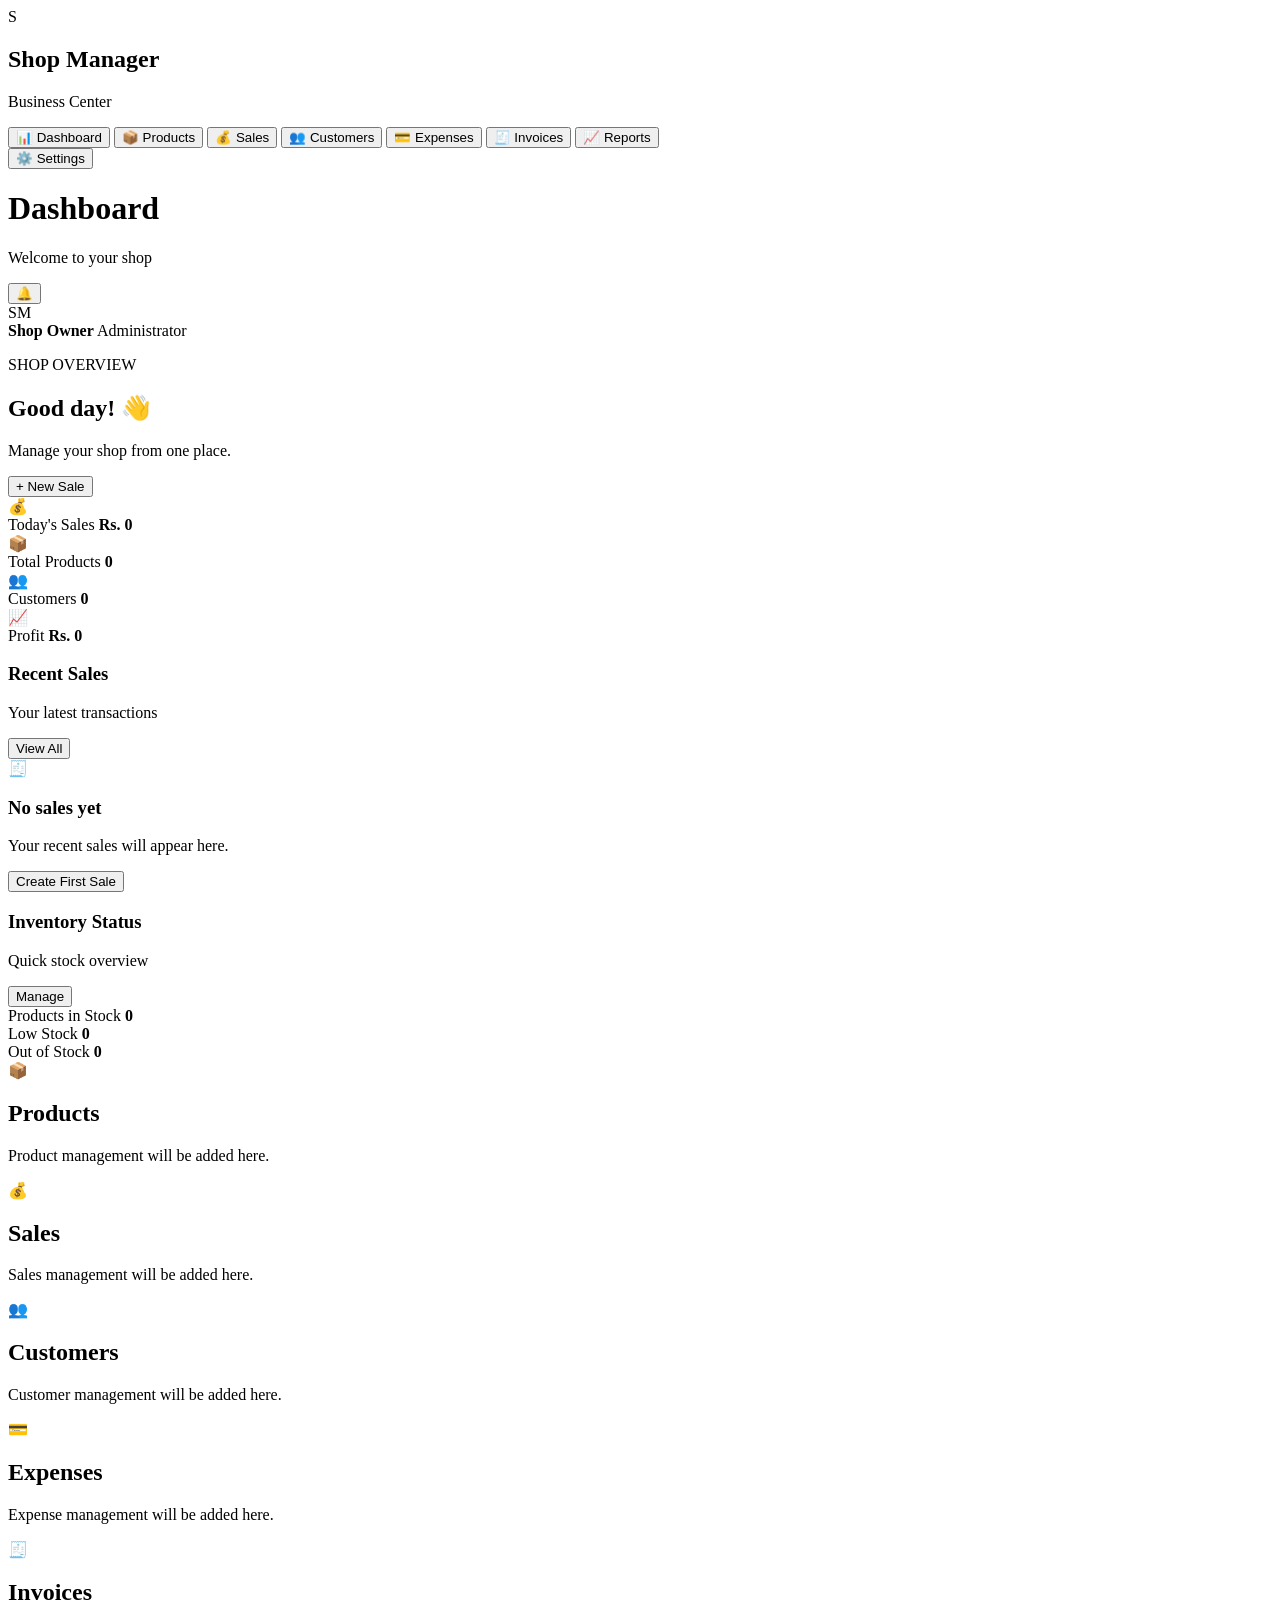
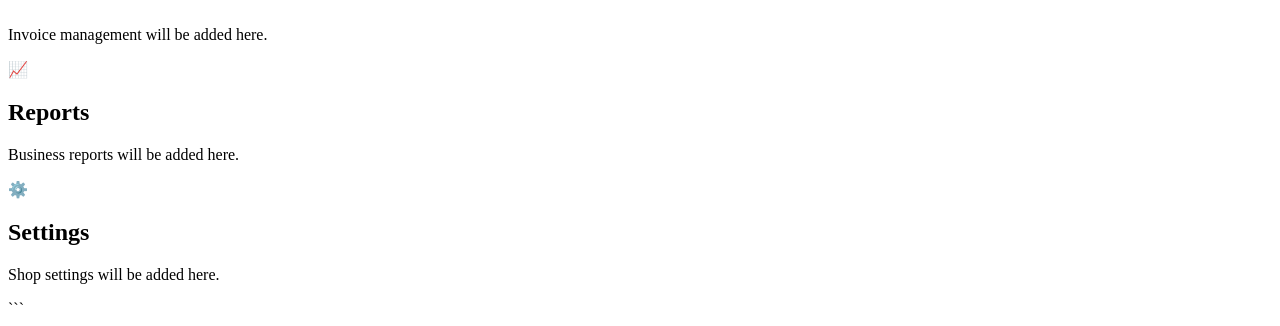
==== index.html @ 26f793d5 "Create index.html" ====
<!DOCTYPE html>
<html lang="en">
<head>
  <meta charset="UTF-8">
  <meta name="viewport" content="width=device-width, initial-scale=1.0">

  <title>Shop Manager</title>

  <link rel="stylesheet" href="style.css">
</head>

<body>

  <div class="app">

    <!-- Sidebar -->
    <aside class="sidebar">

      <div class="logo">
        <div class="logo-icon">S</div>
        <div>
          <h2>Shop Manager</h2>
          <p>Business Center</p>
        </div>
      </div>

      <nav class="navigation">

        <button class="nav-item active" data-page="dashboard">
          <span>📊</span>
          Dashboard
        </button>

        <button class="nav-item" data-page="products">
          <span>📦</span>
          Products
        </button>

        <button class="nav-item" data-page="sales">
          <span>💰</span>
          Sales
        </button>

        <button class="nav-item" data-page="customers">
          <span>👥</span>
          Customers
        </button>

        <button class="nav-item" data-page="expenses">
          <span>💳</span>
          Expenses
        </button>

        <button class="nav-item" data-page="invoices">
          <span>🧾</span>
          Invoices
        </button>

        <button class="nav-item" data-page="reports">
          <span>📈</span>
          Reports
        </button>

      </nav>

      <div class="sidebar-bottom">

        <button class="nav-item" data-page="settings">
          <span>⚙️</span>
          Settings
        </button>

      </div>

    </aside>


    <!-- Main Area -->
    <main class="main">

      <!-- Top Bar -->
      <header class="topbar">

        <div>
          <h1 id="pageTitle">Dashboard</h1>
          <p id="pageSubtitle">Welcome to your shop</p>
        </div>

        <div class="top-actions">

          <button class="icon-button" title="Notifications">
            🔔
          </button>

          <div class="profile">
            <div class="profile-avatar">SM</div>

            <div class="profile-info">
              <strong>Shop Owner</strong>
              <span>Administrator</span>
            </div>
          </div>

        </div>

      </header>


      <!-- Dashboard -->
      <section class="page active-page" id="dashboard">

        <div class="welcome-card">

          <div>
            <p class="small-label">SHOP OVERVIEW</p>
            <h2>Good day! 👋</h2>
            <p>Manage your shop from one place.</p>
          </div>

          <button class="primary-button" id="quickSaleButton">
            + New Sale
          </button>

        </div>


        <!-- Statistics -->
        <div class="stats-grid">

          <div class="stat-card">
            <div class="stat-icon">💰</div>
            <div>
              <span>Today's Sales</span>
              <strong id="todaySales">Rs. 0</strong>
            </div>
          </div>

          <div class="stat-card">
            <div class="stat-icon">📦</div>
            <div>
              <span>Total Products</span>
              <strong id="totalProducts">0</strong>
            </div>
          </div>

          <div class="stat-card">
            <div class="stat-icon">👥</div>
            <div>
              <span>Customers</span>
              <strong id="totalCustomers">0</strong>
            </div>
          </div>

          <div class="stat-card">
            <div class="stat-icon">📈</div>
            <div>
              <span>Profit</span>
              <strong id="totalProfit">Rs. 0</strong>
            </div>
          </div>

        </div>


        <!-- Dashboard Content -->
        <div class="dashboard-grid">

          <div class="panel">

            <div class="panel-header">
              <div>
                <h3>Recent Sales</h3>
                <p>Your latest transactions</p>
              </div>

              <button class="text-button" data-page-target="sales">
                View All
              </button>
            </div>

            <div class="empty-state">

              <div class="empty-icon">🧾</div>

              <h3>No sales yet</h3>

              <p>
                Your recent sales will appear here.
              </p>

              <button class="primary-button" id="emptySaleButton">
                Create First Sale
              </button>

            </div>

          </div>


          <div class="panel">

            <div class="panel-header">
              <div>
                <h3>Inventory Status</h3>
                <p>Quick stock overview</p>
              </div>

              <button class="text-button" data-page-target="products">
                Manage
              </button>
            </div>

            <div class="inventory-summary">

              <div class="inventory-row">
                <span>Products in Stock</span>
                <strong id="stockProducts">0</strong>
              </div>

              <div class="inventory-row">
                <span>Low Stock</span>
                <strong id="lowStockProducts">0</strong>
              </div>

              <div class="inventory-row">
                <span>Out of Stock</span>
                <strong id="outStockProducts">0</strong>
              </div>

            </div>

          </div>

        </div>

      </section>


      <!-- Products -->
      <section class="page" id="products">

        <div class="page-placeholder">
          <div>📦</div>
          <h2>Products</h2>
          <p>Product management will be added here.</p>
        </div>

      </section>


      <!-- Sales -->
      <section class="page" id="sales">

        <div class="page-placeholder">
          <div>💰</div>
          <h2>Sales</h2>
          <p>Sales management will be added here.</p>
        </div>

      </section>


      <!-- Customers -->
      <section class="page" id="customers">

        <div class="page-placeholder">
          <div>👥</div>
          <h2>Customers</h2>
          <p>Customer management will be added here.</p>
        </div>

      </section>


      <!-- Expenses -->
      <section class="page" id="expenses">

        <div class="page-placeholder">
          <div>💳</div>
          <h2>Expenses</h2>
          <p>Expense management will be added here.</p>
        </div>

      </section>


      <!-- Invoices -->
      <section class="page" id="invoices">

        <div class="page-placeholder">
          <div>🧾</div>
          <h2>Invoices</h2>
          <p>Invoice management will be added here.</p>
        </div>

      </section>


      <!-- Reports -->
      <section class="page" id="reports">

        <div class="page-placeholder">
          <div>📈</div>
          <h2>Reports</h2>
          <p>Business reports will be added here.</p>
        </div>

      </section>


      <!-- Settings -->
      <section class="page" id="settings">

        <div class="page-placeholder">
          <div>⚙️</div>
          <h2>Settings</h2>
          <p>Shop settings will be added here.</p>
        </div>

      </section>

    </main>

  </div>


  <script src="script.js"></script>

</body>
</html>
```
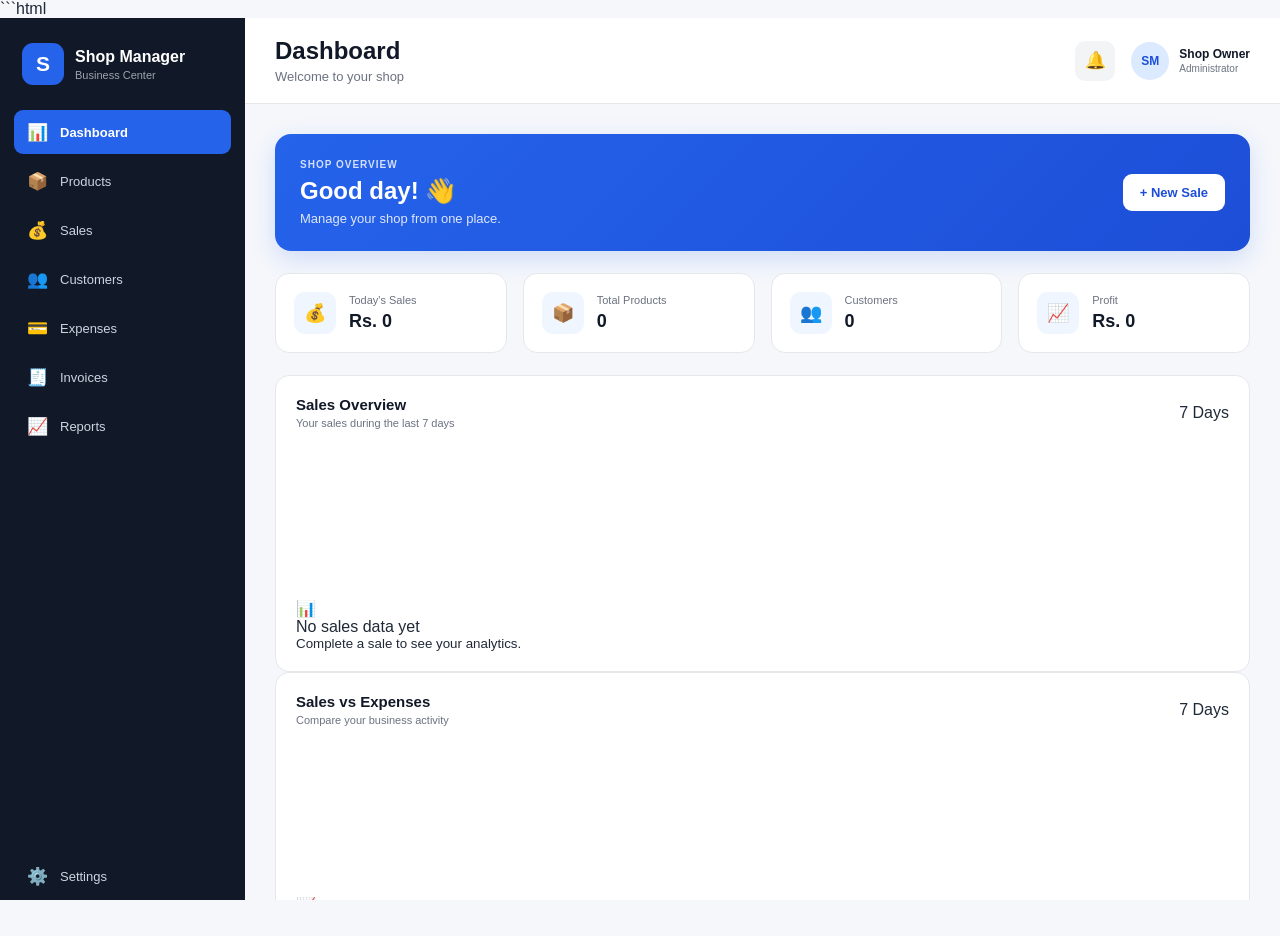
==== commit dc8c5101: "Update index.html" ====
--- a/index.html
+++ b/index.html
@@ -1,11 +1,10 @@
+```html
 <!DOCTYPE html>
 <html lang="en">
 <head>
   <meta charset="UTF-8">
   <meta name="viewport" content="width=device-width, initial-scale=1.0">
-
   <title>Shop Manager</title>
-
   <link rel="stylesheet" href="style.css">
 </head>
 
@@ -13,17 +12,19 @@
 
   <div class="app">
 
-    <!-- Sidebar -->
+    <!-- SIDEBAR -->
     <aside class="sidebar">
 
       <div class="logo">
         <div class="logo-icon">S</div>
+
         <div>
           <h2>Shop Manager</h2>
           <p>Business Center</p>
         </div>
       </div>
 
+
       <nav class="navigation">
 
         <button class="nav-item active" data-page="dashboard">
@@ -63,6 +64,7 @@
 
       </nav>
 
+
       <div class="sidebar-bottom">
 
         <button class="nav-item" data-page="settings">
@@ -75,30 +77,53 @@
     </aside>
 
 
-    <!-- Main Area -->
+    <!-- MAIN -->
     <main class="main">
 
-      <!-- Top Bar -->
+      <!-- TOPBAR -->
       <header class="topbar">
 
         <div>
-          <h1 id="pageTitle">Dashboard</h1>
-          <p id="pageSubtitle">Welcome to your shop</p>
-        </div>
+
+          <h1 id="pageTitle">
+            Dashboard
+          </h1>
+
+          <p id="pageSubtitle">
+            Welcome to your shop
+          </p>
+
+        </div>
+
 
         <div class="top-actions">
 
-          <button class="icon-button" title="Notifications">
+          <button
+            class="icon-button"
+            title="Notifications"
+          >
             🔔
           </button>
 
+
           <div class="profile">
-            <div class="profile-avatar">SM</div>
+
+            <div class="profile-avatar">
+              SM
+            </div>
 
             <div class="profile-info">
-              <strong>Shop Owner</strong>
-              <span>Administrator</span>
-            </div>
+
+              <strong>
+                Shop Owner
+              </strong>
+
+              <span>
+                Administrator
+              </span>
+
+            </div>
+
           </div>
 
         </div>
@@ -106,89 +131,284 @@
       </header>
 
 
-      <!-- Dashboard -->
-      <section class="page active-page" id="dashboard">
-
+      <!-- ==========================================
+           DASHBOARD
+           ========================================== -->
+
+      <section
+        class="page active-page"
+        id="dashboard"
+      >
+
+        <!-- WELCOME -->
         <div class="welcome-card">
 
           <div>
-            <p class="small-label">SHOP OVERVIEW</p>
-            <h2>Good day! 👋</h2>
-            <p>Manage your shop from one place.</p>
-          </div>
-
-          <button class="primary-button" id="quickSaleButton">
+
+            <p class="small-label">
+              SHOP OVERVIEW
+            </p>
+
+            <h2>
+              Good day! 👋
+            </h2>
+
+            <p>
+              Manage your shop from one place.
+            </p>
+
+          </div>
+
+
+          <button
+            class="primary-button"
+            id="quickSaleButton"
+          >
             + New Sale
           </button>
 
         </div>
 
 
-        <!-- Statistics -->
+        <!-- MAIN STATS -->
         <div class="stats-grid">
 
           <div class="stat-card">
-            <div class="stat-icon">💰</div>
+
+            <div class="stat-icon">
+              💰
+            </div>
+
             <div>
-              <span>Today's Sales</span>
-              <strong id="todaySales">Rs. 0</strong>
-            </div>
-          </div>
+
+              <span>
+                Today's Sales
+              </span>
+
+              <strong id="todaySales">
+                Rs. 0
+              </strong>
+
+            </div>
+
+          </div>
+
 
           <div class="stat-card">
-            <div class="stat-icon">📦</div>
+
+            <div class="stat-icon">
+              📦
+            </div>
+
             <div>
-              <span>Total Products</span>
-              <strong id="totalProducts">0</strong>
-            </div>
-          </div>
+
+              <span>
+                Total Products
+              </span>
+
+              <strong id="totalProducts">
+                0
+              </strong>
+
+            </div>
+
+          </div>
+
 
           <div class="stat-card">
-            <div class="stat-icon">👥</div>
+
+            <div class="stat-icon">
+              👥
+            </div>
+
             <div>
-              <span>Customers</span>
-              <strong id="totalCustomers">0</strong>
-            </div>
-          </div>
+
+              <span>
+                Customers
+              </span>
+
+              <strong id="totalCustomers">
+                0
+              </strong>
+
+            </div>
+
+          </div>
+
 
           <div class="stat-card">
-            <div class="stat-icon">📈</div>
+
+            <div class="stat-icon">
+              📈
+            </div>
+
             <div>
-              <span>Profit</span>
-              <strong id="totalProfit">Rs. 0</strong>
-            </div>
-          </div>
-
-        </div>
-
-
-        <!-- Dashboard Content -->
+
+              <span>
+                Profit
+              </span>
+
+              <strong id="totalProfit">
+                Rs. 0
+              </strong>
+
+            </div>
+
+          </div>
+
+        </div>
+
+
+        <!-- ==========================================
+             ANALYTICS
+             ========================================== -->
+
+        <div class="analytics-grid">
+
+
+          <!-- SALES CHART -->
+          <div class="panel analytics-panel">
+
+            <div class="panel-header">
+
+              <div>
+
+                <h3>
+                  Sales Overview
+                </h3>
+
+                <p>
+                  Your sales during the last 7 days
+                </p>
+
+              </div>
+
+              <span class="chart-badge">
+                7 Days
+              </span>
+
+            </div>
+
+
+            <div class="chart-container">
+
+              <canvas id="salesChart"></canvas>
+
+              <div
+                class="chart-empty"
+                id="salesChartEmpty"
+              >
+                <div>📊</div>
+                <p>No sales data yet</p>
+                <small>
+                  Complete a sale to see your analytics.
+                </small>
+              </div>
+
+            </div>
+
+          </div>
+
+
+          <!-- SALES VS EXPENSES -->
+          <div class="panel analytics-panel">
+
+            <div class="panel-header">
+
+              <div>
+
+                <h3>
+                  Sales vs Expenses
+                </h3>
+
+                <p>
+                  Compare your business activity
+                </p>
+
+              </div>
+
+              <span class="chart-badge">
+                7 Days
+              </span>
+
+            </div>
+
+
+            <div class="chart-container">
+
+              <canvas id="comparisonChart"></canvas>
+
+              <div
+                class="chart-empty"
+                id="comparisonChartEmpty"
+              >
+                <div>📈</div>
+                <p>No data yet</p>
+                <small>
+                  Sales and expenses will appear here.
+                </small>
+              </div>
+
+            </div>
+
+          </div>
+
+
+        </div>
+
+
+        <!-- ==========================================
+             RECENT SALES + INVENTORY
+             ========================================== -->
+
         <div class="dashboard-grid">
 
+
+          <!-- RECENT SALES -->
           <div class="panel">
 
             <div class="panel-header">
+
               <div>
-                <h3>Recent Sales</h3>
-                <p>Your latest transactions</p>
-              </div>
-
-              <button class="text-button" data-page-target="sales">
+
+                <h3>
+                  Recent Sales
+                </h3>
+
+                <p>
+                  Your latest transactions
+                </p>
+
+              </div>
+
+              <button
+                class="text-button"
+                data-page-target="sales"
+              >
                 View All
               </button>
-            </div>
+
+            </div>
+
 
             <div class="empty-state">
 
-              <div class="empty-icon">🧾</div>
-
-              <h3>No sales yet</h3>
+              <div class="empty-icon">
+                🧾
+              </div>
+
+              <h3>
+                No sales yet
+              </h3>
 
               <p>
                 Your recent sales will appear here.
               </p>
 
-              <button class="primary-button" id="emptySaleButton">
+              <button
+                class="primary-button"
+                id="emptySaleButton"
+              >
                 Create First Sale
               </button>
 
@@ -197,126 +417,167 @@
           </div>
 
 
+          <!-- INVENTORY -->
           <div class="panel">
 
             <div class="panel-header">
+
               <div>
-                <h3>Inventory Status</h3>
-                <p>Quick stock overview</p>
-              </div>
-
-              <button class="text-button" data-page-target="products">
+
+                <h3>
+                  Inventory Status
+                </h3>
+
+                <p>
+                  Quick stock overview
+                </p>
+
+              </div>
+
+              <button
+                class="text-button"
+                data-page-target="products"
+              >
                 Manage
               </button>
-            </div>
+
+            </div>
+
 
             <div class="inventory-summary">
 
               <div class="inventory-row">
-                <span>Products in Stock</span>
-                <strong id="stockProducts">0</strong>
-              </div>
+
+                <span>
+                  Products in Stock
+                </span>
+
+                <strong id="stockProducts">
+                  0
+                </strong>
+
+              </div>
+
 
               <div class="inventory-row">
-                <span>Low Stock</span>
-                <strong id="lowStockProducts">0</strong>
-              </div>
+
+                <span>
+                  Low Stock
+                </span>
+
+                <strong id="lowStockProducts">
+                  0
+                </strong>
+
+              </div>
+
 
               <div class="inventory-row">
-                <span>Out of Stock</span>
-                <strong id="outStockProducts">0</strong>
-              </div>
-
-            </div>
-
-          </div>
-
-        </div>
-
-      </section>
-
-
-      <!-- Products -->
-      <section class="page" id="products">
-
-        <div class="page-placeholder">
-          <div>📦</div>
-          <h2>Products</h2>
-          <p>Product management will be added here.</p>
-        </div>
-
-      </section>
-
-
-      <!-- Sales -->
-      <section class="page" id="sales">
-
-        <div class="page-placeholder">
-          <div>💰</div>
-          <h2>Sales</h2>
-          <p>Sales management will be added here.</p>
-        </div>
-
-      </section>
-
-
-      <!-- Customers -->
-      <section class="page" id="customers">
-
-        <div class="page-placeholder">
-          <div>👥</div>
-          <h2>Customers</h2>
-          <p>Customer management will be added here.</p>
-        </div>
-
-      </section>
-
-
-      <!-- Expenses -->
-      <section class="page" id="expenses">
-
-        <div class="page-placeholder">
-          <div>💳</div>
-          <h2>Expenses</h2>
-          <p>Expense management will be added here.</p>
-        </div>
-
-      </section>
-
-
-      <!-- Invoices -->
-      <section class="page" id="invoices">
-
-        <div class="page-placeholder">
-          <div>🧾</div>
-          <h2>Invoices</h2>
-          <p>Invoice management will be added here.</p>
-        </div>
-
-      </section>
-
-
-      <!-- Reports -->
-      <section class="page" id="reports">
-
-        <div class="page-placeholder">
-          <div>📈</div>
-          <h2>Reports</h2>
-          <p>Business reports will be added here.</p>
-        </div>
-
-      </section>
-
-
-      <!-- Settings -->
-      <section class="page" id="settings">
-
-        <div class="page-placeholder">
-          <div>⚙️</div>
-          <h2>Settings</h2>
-          <p>Shop settings will be added here.</p>
-        </div>
-
+
+                <span>
+                  Out of Stock
+                </span>
+
+                <strong id="outStockProducts">
+                  0
+                </strong>
+
+              </div>
+
+            </div>
+
+          </div>
+
+        </div>
+
+      </section>
+
+
+      <!-- ==========================================
+           FEATURE PAGES
+           ========================================== -->
+
+      <section
+        class="page feature-page"
+        id="products"
+      >
+        <iframe
+          class="feature-frame"
+          src="products/products.html"
+          title="Products"
+        ></iframe>
+      </section>
+
+
+      <section
+        class="page feature-page"
+        id="sales"
+      >
+        <iframe
+          class="feature-frame"
+          src="sales/sales.html"
+          title="Sales"
+        ></iframe>
+      </section>
+
+
+      <section
+        class="page feature-page"
+        id="customers"
+      >
+        <iframe
+          class="feature-frame"
+          src="customers/customers.html"
+          title="Customers"
+        ></iframe>
+      </section>
+
+
+      <section
+        class="page feature-page"
+        id="expenses"
+      >
+        <iframe
+          class="feature-frame"
+          src="expenses/expenses.html"
+          title="Expenses"
+        ></iframe>
+      </section>
+
+
+      <section
+        class="page feature-page"
+        id="invoices"
+      >
+        <iframe
+          class="feature-frame"
+          src="invoices/invoices.html"
+          title="Invoices"
+        ></iframe>
+      </section>
+
+
+      <section
+        class="page feature-page"
+        id="reports"
+      >
+        <iframe
+          class="feature-frame"
+          src="reports/reports.html"
+          title="Reports"
+        ></iframe>
+      </section>
+
+
+      <section
+        class="page feature-page"
+        id="settings"
+      >
+        <iframe
+          class="feature-frame"
+          src="settings/settings.html"
+          title="Settings"
+        ></iframe>
       </section>
 
     </main>
--- a/style.css
+++ b/style.css
@@ -0,0 +1,749 @@
+/* ==========================================
+   SHOP MANAGER - MAIN STYLE
+   ========================================== */
+
+* {
+  box-sizing: border-box;
+  margin: 0;
+  padding: 0;
+  -webkit-tap-highlight-color: transparent;
+}
+
+html,
+body {
+  width: 100%;
+  height: 100%;
+  overflow: hidden;
+  font-family: -apple-system, BlinkMacSystemFont, "Segoe UI", Arial, sans-serif;
+  background: #f5f7fb;
+  color: #1f2937;
+}
+
+button,
+input,
+select,
+textarea {
+  font: inherit;
+}
+
+button {
+  border: none;
+  cursor: pointer;
+}
+
+
+/* ==========================================
+   APP
+   ========================================== */
+
+.app {
+  width: 100%;
+  height: 100vh;
+  display: flex;
+  overflow: hidden;
+}
+
+
+/* ==========================================
+   SIDEBAR
+   ========================================== */
+
+.sidebar {
+  width: 245px;
+  height: 100vh;
+  flex-shrink: 0;
+  background: #111827;
+  color: white;
+  display: flex;
+  flex-direction: column;
+  padding: 20px 14px;
+  overflow-y: auto;
+}
+
+
+/* LOGO */
+
+.logo {
+  display: flex;
+  align-items: center;
+  gap: 11px;
+  padding: 5px 8px 25px;
+}
+
+.logo-icon {
+  width: 42px;
+  height: 42px;
+  border-radius: 11px;
+  background: #2563eb;
+  display: flex;
+  align-items: center;
+  justify-content: center;
+  color: white;
+  font-size: 21px;
+  font-weight: 800;
+  flex-shrink: 0;
+}
+
+.logo h2 {
+  font-size: 16px;
+  line-height: 1.2;
+  color: white;
+}
+
+.logo p {
+  font-size: 11px;
+  color: #9ca3af;
+  margin-top: 3px;
+}
+
+
+/* NAVIGATION */
+
+.navigation {
+  display: flex;
+  flex-direction: column;
+  gap: 5px;
+}
+
+.sidebar-bottom {
+  margin-top: auto;
+  padding-top: 20px;
+}
+
+
+.nav-item {
+  width: 100%;
+  min-height: 44px;
+  padding: 10px 12px;
+  border-radius: 9px;
+  background: transparent;
+  color: #cbd5e1;
+  display: flex;
+  align-items: center;
+  gap: 12px;
+  text-align: left;
+  font-size: 13px;
+  font-weight: 500;
+  transition: background 0.2s, color 0.2s, transform 0.2s;
+}
+
+.nav-item span {
+  width: 22px;
+  text-align: center;
+  font-size: 17px;
+}
+
+.nav-item:hover {
+  background: #1f2937;
+  color: white;
+}
+
+.nav-item.active {
+  background: #2563eb;
+  color: white;
+  font-weight: 600;
+}
+
+
+/* ==========================================
+   MAIN AREA
+   ========================================== */
+
+.main {
+  flex: 1;
+  min-width: 0;
+  height: 100vh;
+  overflow-y: auto;
+  overflow-x: hidden;
+  background: #f5f7fb;
+}
+
+
+/* ==========================================
+   TOP BAR
+   ========================================== */
+
+.topbar {
+  height: 86px;
+  min-height: 86px;
+  background: white;
+  border-bottom: 1px solid #e5e7eb;
+  padding: 0 30px;
+  display: flex;
+  align-items: center;
+  justify-content: space-between;
+  gap: 20px;
+  position: sticky;
+  top: 0;
+  z-index: 20;
+}
+
+.topbar h1 {
+  font-size: 24px;
+  color: #111827;
+  line-height: 1.2;
+}
+
+.topbar p {
+  color: #6b7280;
+  font-size: 13px;
+  margin-top: 4px;
+}
+
+
+/* TOP ACTIONS */
+
+.top-actions {
+  display: flex;
+  align-items: center;
+  gap: 16px;
+}
+
+.icon-button {
+  width: 40px;
+  height: 40px;
+  border-radius: 10px;
+  background: #f3f4f6;
+  display: flex;
+  align-items: center;
+  justify-content: center;
+  font-size: 17px;
+  transition: 0.2s;
+}
+
+.icon-button:hover {
+  background: #e5e7eb;
+}
+
+
+/* PROFILE */
+
+.profile {
+  display: flex;
+  align-items: center;
+  gap: 10px;
+}
+
+.profile-avatar {
+  width: 38px;
+  height: 38px;
+  border-radius: 50%;
+  background: #dbeafe;
+  color: #1d4ed8;
+  display: flex;
+  align-items: center;
+  justify-content: center;
+  font-size: 12px;
+  font-weight: 700;
+}
+
+.profile-info {
+  display: flex;
+  flex-direction: column;
+}
+
+.profile-info strong {
+  color: #111827;
+  font-size: 12px;
+}
+
+.profile-info span {
+  color: #6b7280;
+  font-size: 10px;
+  margin-top: 2px;
+}
+
+
+/* ==========================================
+   PAGES
+   ========================================== */
+
+.page {
+  display: none;
+  padding: 30px;
+  min-height: calc(100vh - 86px);
+}
+
+.page.active-page {
+  display: block;
+}
+
+
+/* ==========================================
+   DASHBOARD
+   ========================================== */
+
+.welcome-card {
+  background: linear-gradient(135deg, #2563eb, #1d4ed8);
+  color: white;
+  border-radius: 16px;
+  padding: 25px;
+  display: flex;
+  align-items: center;
+  justify-content: space-between;
+  gap: 20px;
+  margin-bottom: 22px;
+  box-shadow: 0 8px 24px rgba(37, 99, 235, 0.18);
+}
+
+.small-label {
+  font-size: 10px;
+  font-weight: 700;
+  letter-spacing: 1px;
+  opacity: 0.8;
+  margin-bottom: 7px;
+}
+
+.welcome-card h2 {
+  font-size: 24px;
+  margin-bottom: 6px;
+}
+
+.welcome-card > div > p:last-child {
+  font-size: 13px;
+  opacity: 0.85;
+}
+
+
+/* ==========================================
+   BUTTONS
+   ========================================== */
+
+.primary-button {
+  background: white;
+  color: #1d4ed8;
+  padding: 11px 17px;
+  border-radius: 9px;
+  font-size: 13px;
+  font-weight: 700;
+  transition: 0.2s;
+}
+
+.primary-button:hover {
+  transform: translateY(-1px);
+  box-shadow: 0 5px 15px rgba(0, 0, 0, 0.12);
+}
+
+.welcome-card .primary-button {
+  background: white;
+  color: #1d4ed8;
+}
+
+.text-button {
+  background: transparent;
+  color: #2563eb;
+  font-size: 12px;
+  font-weight: 600;
+}
+
+.text-button:hover {
+  text-decoration: underline;
+}
+
+
+/* ==========================================
+   STATISTICS
+   ========================================== */
+
+.stats-grid {
+  display: grid;
+  grid-template-columns: repeat(4, minmax(0, 1fr));
+  gap: 16px;
+  margin-bottom: 22px;
+}
+
+.stat-card {
+  background: white;
+  border: 1px solid #e5e7eb;
+  border-radius: 14px;
+  padding: 18px;
+  display: flex;
+  align-items: center;
+  gap: 13px;
+  min-width: 0;
+}
+
+.stat-icon {
+  width: 42px;
+  height: 42px;
+  border-radius: 11px;
+  background: #eff6ff;
+  display: flex;
+  align-items: center;
+  justify-content: center;
+  font-size: 18px;
+  flex-shrink: 0;
+}
+
+.stat-card span {
+  display: block;
+  color: #6b7280;
+  font-size: 11px;
+  margin-bottom: 5px;
+}
+
+.stat-card strong {
+  display: block;
+  color: #111827;
+  font-size: 18px;
+}
+
+
+/* ==========================================
+   DASHBOARD GRID
+   ========================================== */
+
+.dashboard-grid {
+  display: grid;
+  grid-template-columns: 1.5fr 1fr;
+  gap: 18px;
+}
+
+.panel {
+  background: white;
+  border: 1px solid #e5e7eb;
+  border-radius: 14px;
+  padding: 20px;
+  min-width: 0;
+}
+
+.panel-header {
+  display: flex;
+  align-items: center;
+  justify-content: space-between;
+  gap: 15px;
+  margin-bottom: 20px;
+}
+
+.panel-header h3 {
+  color: #111827;
+  font-size: 15px;
+  margin-bottom: 4px;
+}
+
+.panel-header p {
+  color: #6b7280;
+  font-size: 11px;
+}
+
+
+/* ==========================================
+   EMPTY STATE
+   ========================================== */
+
+.empty-state {
+  min-height: 240px;
+  display: flex;
+  flex-direction: column;
+  align-items: center;
+  justify-content: center;
+  text-align: center;
+  padding: 25px;
+}
+
+.empty-icon {
+  width: 55px;
+  height: 55px;
+  border-radius: 14px;
+  background: #f3f4f6;
+  display: flex;
+  align-items: center;
+  justify-content: center;
+  font-size: 24px;
+  margin-bottom: 13px;
+}
+
+.empty-state h3 {
+  color: #374151;
+  font-size: 14px;
+  margin-bottom: 6px;
+}
+
+.empty-state p {
+  color: #9ca3af;
+  font-size: 12px;
+  margin-bottom: 15px;
+}
+
+.empty-state .primary-button {
+  background: #2563eb;
+  color: white;
+}
+
+
+/* ==========================================
+   INVENTORY
+   ========================================== */
+
+.inventory-summary {
+  display: flex;
+  flex-direction: column;
+}
+
+.inventory-row {
+  display: flex;
+  align-items: center;
+  justify-content: space-between;
+  padding: 15px 4px;
+  border-bottom: 1px solid #f0f1f3;
+}
+
+.inventory-row:last-child {
+  border-bottom: none;
+}
+
+.inventory-row span {
+  color: #6b7280;
+  font-size: 12px;
+}
+
+.inventory-row strong {
+  color: #111827;
+  font-size: 15px;
+}
+
+
+/* ==========================================
+   OLD PAGE PLACEHOLDER
+   ========================================== */
+
+.page-placeholder {
+  min-height: 500px;
+  background: white;
+  border: 1px solid #e5e7eb;
+  border-radius: 16px;
+  display: flex;
+  flex-direction: column;
+  align-items: center;
+  justify-content: center;
+  text-align: center;
+}
+
+.page-placeholder > div {
+  font-size: 40px;
+  margin-bottom: 15px;
+}
+
+.page-placeholder h2 {
+  color: #111827;
+  font-size: 20px;
+  margin-bottom: 7px;
+}
+
+.page-placeholder p {
+  color: #6b7280;
+  font-size: 13px;
+}
+
+
+/* ==========================================
+   FEATURE PAGE INTEGRATION
+   ========================================== */
+
+.feature-page {
+  padding: 0 !important;
+  overflow: hidden;
+  min-height: calc(100vh - 86px);
+}
+
+.feature-frame {
+  width: 100%;
+  height: calc(100vh - 86px);
+  min-height: 600px;
+  border: none;
+  display: block;
+  background: #f5f7fb;
+}
+
+
+/* ==========================================
+   SCROLLBAR
+   ========================================== */
+
+.sidebar::-webkit-scrollbar,
+.main::-webkit-scrollbar {
+  width: 7px;
+}
+
+.sidebar::-webkit-scrollbar-track,
+.main::-webkit-scrollbar-track {
+  background: transparent;
+}
+
+.sidebar::-webkit-scrollbar-thumb,
+.main::-webkit-scrollbar-thumb {
+  background: #cbd5e1;
+  border-radius: 10px;
+}
+
+.sidebar::-webkit-scrollbar-thumb:hover,
+.main::-webkit-scrollbar-thumb:hover {
+  background: #94a3b8;
+}
+
+
+/* ==========================================
+   RESPONSIVE - TABLET
+   ========================================== */
+
+@media (max-width: 1000px) {
+
+  .sidebar {
+    width: 210px;
+  }
+
+  .stats-grid {
+    grid-template-columns: repeat(2, 1fr);
+  }
+
+  .dashboard-grid {
+    grid-template-columns: 1fr;
+  }
+
+}
+
+
+/* ==========================================
+   RESPONSIVE - MOBILE
+   ========================================== */
+
+@media (max-width: 700px) {
+
+  .sidebar {
+    width: 70px;
+    padding: 15px 8px;
+  }
+
+  .logo {
+    justify-content: center;
+    padding: 5px 0 20px;
+  }
+
+  .logo > div:last-child {
+    display: none;
+  }
+
+  .logo-icon {
+    width: 40px;
+    height: 40px;
+  }
+
+  .nav-item {
+    justify-content: center;
+    padding: 10px;
+  }
+
+  .nav-item span {
+    width: auto;
+  }
+
+  .nav-item {
+    font-size: 0;
+  }
+
+  .nav-item span {
+    font-size: 18px;
+  }
+
+  .topbar {
+    height: 70px;
+    min-height: 70px;
+    padding: 0 16px;
+  }
+
+  .topbar h1 {
+    font-size: 19px;
+  }
+
+  .topbar p {
+    font-size: 11px;
+  }
+
+  .profile-info {
+    display: none;
+  }
+
+  .top-actions {
+    gap: 8px;
+  }
+
+  .page {
+    padding: 18px;
+    min-height: calc(100vh - 70px);
+  }
+
+  .welcome-card {
+    align-items: flex-start;
+    flex-direction: column;
+    padding: 20px;
+  }
+
+  .welcome-card .primary-button {
+    width: 100%;
+  }
+
+  .stats-grid {
+    grid-template-columns: 1fr;
+  }
+
+  .feature-page {
+    min-height: calc(100vh - 70px);
+  }
+
+  .feature-frame {
+    height: calc(100vh - 70px);
+    min-height: 500px;
+  }
+
+}
+
+
+/* ==========================================
+   VERY SMALL SCREENS
+   ========================================== */
+
+@media (max-width: 420px) {
+
+  .sidebar {
+    width: 58px;
+  }
+
+  .logo-icon {
+    width: 36px;
+    height: 36px;
+    font-size: 18px;
+  }
+
+  .nav-item {
+    min-height: 42px;
+  }
+
+  .topbar {
+    padding: 0 12px;
+  }
+
+  .icon-button {
+    width: 36px;
+    height: 36px;
+  }
+
+  .profile-avatar {
+    width: 34px;
+    height: 34px;
+  }
+
+}
+
+
+/* ==========================================
+   ACCESSIBILITY
+   ========================================== */
+
+button:focus-visible,
+input:focus-visible,
+select:focus-visible,
+textarea:focus-visible {
+  outline: 2px solid #2563eb;
+  outline-offset: 2px;
+}
+```
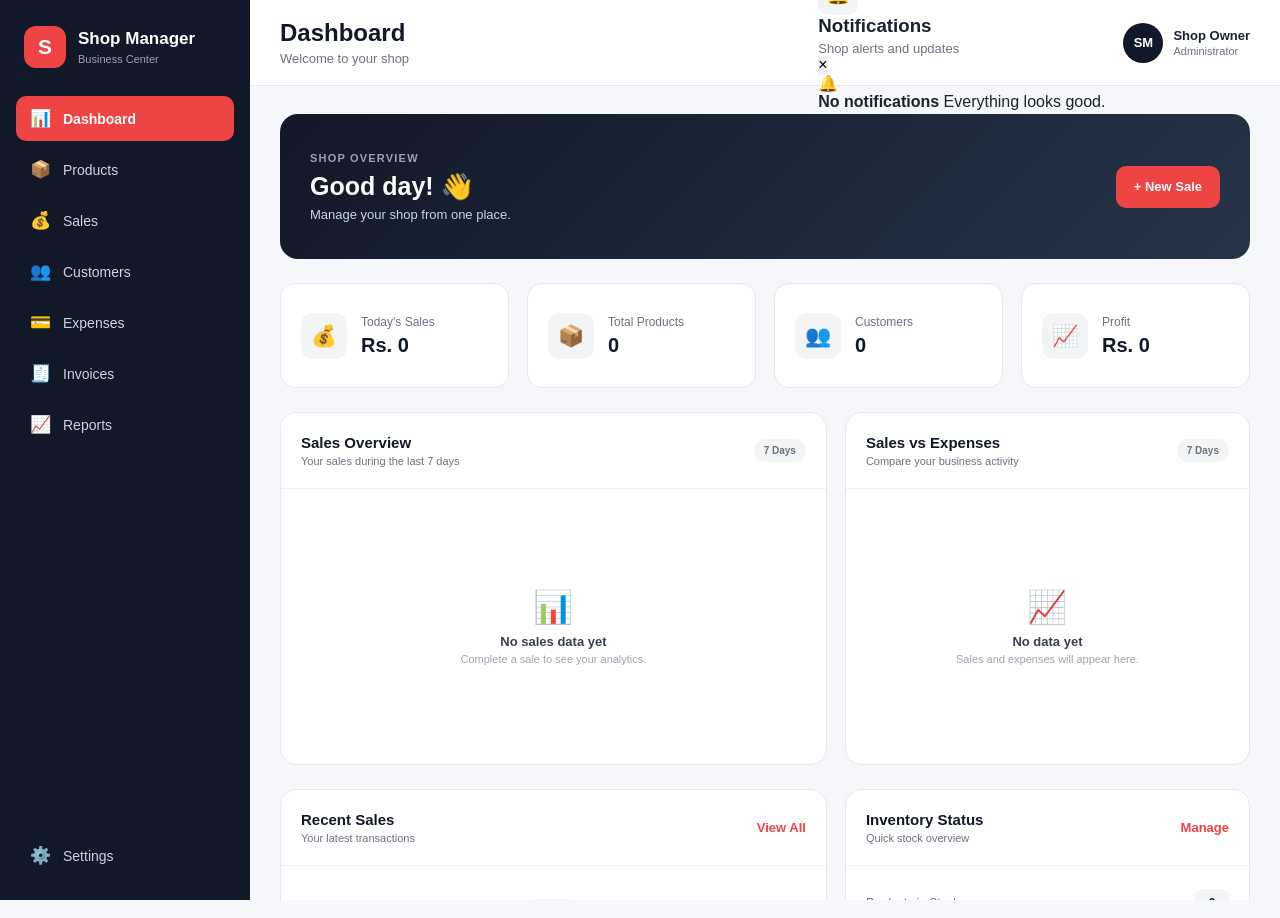
==== commit ad7779c8: "Refactor HTML structure and comments for clarity" ====
--- a/index.html
+++ b/index.html
@@ -1,6 +1,6 @@
-```html
 <!DOCTYPE html>
 <html lang="en">
+
 <head>
   <meta charset="UTF-8">
   <meta name="viewport" content="width=device-width, initial-scale=1.0">
@@ -12,16 +12,23 @@
 
   <div class="app">
 
-    <!-- SIDEBAR -->
+    <!-- ==========================================
+         SIDEBAR
+         ========================================== -->
+
     <aside class="sidebar">
 
       <div class="logo">
-        <div class="logo-icon">S</div>
+
+        <div class="logo-icon">
+          S
+        </div>
 
         <div>
           <h2>Shop Manager</h2>
           <p>Business Center</p>
         </div>
+
       </div>
 
 
@@ -77,10 +84,17 @@
     </aside>
 
 
-    <!-- MAIN -->
+    <!-- ==========================================
+         MAIN
+         ========================================== -->
+
     <main class="main">
 
-      <!-- TOPBAR -->
+
+      <!-- ==========================================
+           TOPBAR
+           ========================================== -->
+
       <header class="topbar">
 
         <div>
@@ -98,13 +112,92 @@
 
         <div class="top-actions">
 
-          <button
-            class="icon-button"
-            title="Notifications"
-          >
-            🔔
-          </button>
-
+
+          <!-- NOTIFICATION AREA -->
+
+          <div class="notification-wrapper">
+
+            <button
+              class="icon-button notification-button"
+              id="notificationButton"
+              title="Notifications"
+              aria-label="Notifications"
+            >
+              🔔
+
+              <span
+                class="notification-count"
+                id="notificationCount"
+                style="display: none;"
+              >
+                0
+              </span>
+
+            </button>
+
+
+            <!-- NOTIFICATION PANEL -->
+
+            <div
+              class="notification-panel"
+              id="notificationPanel"
+            >
+
+              <div class="notification-header">
+
+                <div>
+
+                  <h3>
+                    Notifications
+                  </h3>
+
+                  <p>
+                    Shop alerts and updates
+                  </p>
+
+                </div>
+
+
+                <button
+                  class="notification-close"
+                  id="notificationClose"
+                  aria-label="Close notifications"
+                >
+                  ×
+                </button>
+
+              </div>
+
+
+              <div
+                class="notification-list"
+                id="notificationList"
+              >
+
+                <div class="notification-empty">
+
+                  <div>
+                    🔔
+                  </div>
+
+                  <strong>
+                    No notifications
+                  </strong>
+
+                  <span>
+                    Everything looks good.
+                  </span>
+
+                </div>
+
+              </div>
+
+            </div>
+
+          </div>
+
+
+          <!-- PROFILE -->
 
           <div class="profile">
 
@@ -140,7 +233,9 @@
         id="dashboard"
       >
 
+
         <!-- WELCOME -->
+
         <div class="welcome-card">
 
           <div>
@@ -170,8 +265,10 @@
         </div>
 
 
-        <!-- MAIN STATS -->
+        <!-- STATS -->
+
         <div class="stats-grid">
+
 
           <div class="stat-card">
 
@@ -266,7 +363,8 @@
         <div class="analytics-grid">
 
 
-          <!-- SALES CHART -->
+          <!-- SALES OVERVIEW -->
+
           <div class="panel analytics-panel">
 
             <div class="panel-header">
@@ -292,17 +390,27 @@
 
             <div class="chart-container">
 
-              <canvas id="salesChart"></canvas>
+              <canvas
+                id="salesChart"
+              ></canvas>
 
               <div
                 class="chart-empty"
                 id="salesChartEmpty"
               >
-                <div>📊</div>
-                <p>No sales data yet</p>
+
+                <div>
+                  📊
+                </div>
+
+                <p>
+                  No sales data yet
+                </p>
+
                 <small>
                   Complete a sale to see your analytics.
                 </small>
+
               </div>
 
             </div>
@@ -311,6 +419,7 @@
 
 
           <!-- SALES VS EXPENSES -->
+
           <div class="panel analytics-panel">
 
             <div class="panel-header">
@@ -336,23 +445,32 @@
 
             <div class="chart-container">
 
-              <canvas id="comparisonChart"></canvas>
+              <canvas
+                id="comparisonChart"
+              ></canvas>
 
               <div
                 class="chart-empty"
                 id="comparisonChartEmpty"
               >
-                <div>📈</div>
-                <p>No data yet</p>
+
+                <div>
+                  📈
+                </div>
+
+                <p>
+                  No data yet
+                </p>
+
                 <small>
                   Sales and expenses will appear here.
                 </small>
-              </div>
-
-            </div>
-
-          </div>
-
+
+              </div>
+
+            </div>
+
+          </div>
 
         </div>
 
@@ -365,6 +483,7 @@
 
 
           <!-- RECENT SALES -->
+
           <div class="panel">
 
             <div class="panel-header">
@@ -418,6 +537,7 @@
 
 
           <!-- INVENTORY -->
+
           <div class="panel">
 
             <div class="panel-header">
@@ -501,11 +621,13 @@
         class="page feature-page"
         id="products"
       >
+
         <iframe
           class="feature-frame"
           src="products/products.html"
           title="Products"
         ></iframe>
+
       </section>
 
 
@@ -513,11 +635,13 @@
         class="page feature-page"
         id="sales"
       >
+
         <iframe
           class="feature-frame"
           src="sales/sales.html"
           title="Sales"
         ></iframe>
+
       </section>
 
 
@@ -525,11 +649,13 @@
         class="page feature-page"
         id="customers"
       >
+
         <iframe
           class="feature-frame"
           src="customers/customers.html"
           title="Customers"
         ></iframe>
+
       </section>
 
 
@@ -537,11 +663,13 @@
         class="page feature-page"
         id="expenses"
       >
+
         <iframe
           class="feature-frame"
           src="expenses/expenses.html"
           title="Expenses"
         ></iframe>
+
       </section>
 
 
@@ -549,11 +677,13 @@
         class="page feature-page"
         id="invoices"
       >
+
         <iframe
           class="feature-frame"
           src="invoices/invoices.html"
           title="Invoices"
         ></iframe>
+
       </section>
 
 
@@ -561,11 +691,13 @@
         class="page feature-page"
         id="reports"
       >
+
         <iframe
           class="feature-frame"
           src="reports/reports.html"
           title="Reports"
         ></iframe>
+
       </section>
 
 
@@ -573,11 +705,13 @@
         class="page feature-page"
         id="settings"
       >
+
         <iframe
           class="feature-frame"
           src="settings/settings.html"
           title="Settings"
         ></iframe>
+
       </section>
 
     </main>
@@ -588,5 +722,6 @@
   <script src="script.js"></script>
 
 </body>
+
 </html>
 ```
--- a/style.css
+++ b/style.css
@@ -1,5 +1,5 @@
 /* ==========================================
-   SHOP MANAGER - MAIN STYLE
+   SHOP MANAGER - MAIN STYLESHEET
    ========================================== */
 
 * {
@@ -14,9 +14,14 @@
   width: 100%;
   height: 100%;
   overflow: hidden;
-  font-family: -apple-system, BlinkMacSystemFont, "Segoe UI", Arial, sans-serif;
+  font-family:
+    -apple-system,
+    BlinkMacSystemFont,
+    "Segoe UI",
+    Arial,
+    sans-serif;
   background: #f5f7fb;
-  color: #1f2937;
+  color: #182230;
 }
 
 button,
@@ -37,9 +42,9 @@
    ========================================== */
 
 .app {
+  display: flex;
   width: 100%;
   height: 100vh;
-  display: flex;
   overflow: hidden;
 }
 
@@ -49,83 +54,77 @@
    ========================================== */
 
 .sidebar {
-  width: 245px;
+  width: 250px;
   height: 100vh;
   flex-shrink: 0;
   background: #111827;
   color: white;
   display: flex;
   flex-direction: column;
-  padding: 20px 14px;
-  overflow-y: auto;
-}
-
-
-/* LOGO */
+  padding: 22px 16px;
+}
+
 
 .logo {
   display: flex;
   align-items: center;
-  gap: 11px;
-  padding: 5px 8px 25px;
-}
+  gap: 12px;
+  padding: 4px 8px 28px;
+}
+
 
 .logo-icon {
   width: 42px;
   height: 42px;
-  border-radius: 11px;
-  background: #2563eb;
+  border-radius: 12px;
   display: flex;
   align-items: center;
   justify-content: center;
+  background: #ef4444;
   color: white;
   font-size: 21px;
   font-weight: 800;
-  flex-shrink: 0;
-}
+}
+
 
 .logo h2 {
-  font-size: 16px;
+  font-size: 17px;
   line-height: 1.2;
-  color: white;
-}
+}
+
 
 .logo p {
+  margin-top: 4px;
   font-size: 11px;
   color: #9ca3af;
-  margin-top: 3px;
-}
-
-
-/* NAVIGATION */
+}
+
 
 .navigation {
   display: flex;
   flex-direction: column;
-  gap: 5px;
-}
-
-.sidebar-bottom {
-  margin-top: auto;
-  padding-top: 20px;
+  gap: 6px;
 }
 
 
 .nav-item {
   width: 100%;
-  min-height: 44px;
-  padding: 10px 12px;
-  border-radius: 9px;
+  min-height: 45px;
+  padding: 0 13px;
+  border-radius: 10px;
+  display: flex;
+  align-items: center;
+  gap: 12px;
   background: transparent;
   color: #cbd5e1;
-  display: flex;
-  align-items: center;
-  gap: 12px;
   text-align: left;
-  font-size: 13px;
-  font-weight: 500;
-  transition: background 0.2s, color 0.2s, transform 0.2s;
-}
+  font-size: 14px;
+  transition:
+    background 0.2s,
+    color 0.2s,
+    transform 0.2s;
+}
+
 
 .nav-item span {
   width: 22px;
@@ -133,20 +132,32 @@
   font-size: 17px;
 }
 
+
 .nav-item:hover {
   background: #1f2937;
   color: white;
 }
 
+
 .nav-item.active {
-  background: #2563eb;
+  background: #ef4444;
   color: white;
   font-weight: 600;
 }
 
 
-/* ==========================================
-   MAIN AREA
+.nav-item:active {
+  transform: scale(0.98);
+}
+
+
+.sidebar-bottom {
+  margin-top: auto;
+}
+
+
+/* ==========================================
+   MAIN
    ========================================== */
 
 .main {
@@ -160,97 +171,92 @@
 
 
 /* ==========================================
-   TOP BAR
+   TOPBAR
    ========================================== */
 
 .topbar {
   height: 86px;
-  min-height: 86px;
+  padding: 0 30px;
   background: white;
   border-bottom: 1px solid #e5e7eb;
-  padding: 0 30px;
   display: flex;
   align-items: center;
   justify-content: space-between;
-  gap: 20px;
-  position: sticky;
-  top: 0;
-  z-index: 20;
-}
+}
+
 
 .topbar h1 {
   font-size: 24px;
   color: #111827;
-  line-height: 1.2;
-}
+}
+
 
 .topbar p {
+  margin-top: 4px;
   color: #6b7280;
   font-size: 13px;
-  margin-top: 4px;
-}
-
-
-/* TOP ACTIONS */
+}
+
 
 .top-actions {
   display: flex;
   align-items: center;
-  gap: 16px;
-}
+  gap: 18px;
+}
+
 
 .icon-button {
   width: 40px;
   height: 40px;
   border-radius: 10px;
   background: #f3f4f6;
-  display: flex;
-  align-items: center;
-  justify-content: center;
-  font-size: 17px;
+  color: #374151;
+  font-size: 18px;
   transition: 0.2s;
 }
+
 
 .icon-button:hover {
   background: #e5e7eb;
 }
 
 
-/* PROFILE */
-
 .profile {
   display: flex;
   align-items: center;
   gap: 10px;
 }
 
+
 .profile-avatar {
-  width: 38px;
-  height: 38px;
+  width: 40px;
+  height: 40px;
   border-radius: 50%;
-  background: #dbeafe;
-  color: #1d4ed8;
+  background: #111827;
+  color: white;
   display: flex;
   align-items: center;
   justify-content: center;
-  font-size: 12px;
+  font-size: 13px;
   font-weight: 700;
 }
 
+
 .profile-info {
   display: flex;
   flex-direction: column;
-}
+  gap: 2px;
+}
+
 
 .profile-info strong {
-  color: #111827;
-  font-size: 12px;
-}
+  font-size: 13px;
+}
+
 
 .profile-info span {
+  font-size: 11px;
   color: #6b7280;
-  font-size: 10px;
-  margin-top: 2px;
 }
 
 
@@ -260,9 +266,9 @@
 
 .page {
   display: none;
-  padding: 30px;
-  min-height: calc(100vh - 86px);
-}
+  padding: 28px 30px;
+}
+
 
 .page.active-page {
   display: block;
@@ -270,38 +276,45 @@
 
 
 /* ==========================================
-   DASHBOARD
+   WELCOME CARD
    ========================================== */
 
 .welcome-card {
-  background: linear-gradient(135deg, #2563eb, #1d4ed8);
+  min-height: 145px;
+  border-radius: 18px;
+  padding: 28px 30px;
+  background: linear-gradient(
+    135deg,
+    #111827,
+    #263449
+  );
   color: white;
-  border-radius: 16px;
-  padding: 25px;
   display: flex;
   align-items: center;
   justify-content: space-between;
   gap: 20px;
-  margin-bottom: 22px;
-  box-shadow: 0 8px 24px rgba(37, 99, 235, 0.18);
-}
+  margin-bottom: 24px;
+}
+
 
 .small-label {
-  font-size: 10px;
+  font-size: 11px;
+  letter-spacing: 1.2px;
   font-weight: 700;
-  letter-spacing: 1px;
-  opacity: 0.8;
-  margin-bottom: 7px;
-}
+  color: #9ca3af;
+  margin-bottom: 8px;
+}
+
 
 .welcome-card h2 {
-  font-size: 24px;
+  font-size: 25px;
   margin-bottom: 6px;
 }
 
-.welcome-card > div > p:last-child {
+
+.welcome-card p:last-child {
+  color: #cbd5e1;
   font-size: 13px;
-  opacity: 0.85;
 }
 
 
@@ -310,31 +323,34 @@
    ========================================== */
 
 .primary-button {
-  background: white;
-  color: #1d4ed8;
-  padding: 11px 17px;
-  border-radius: 9px;
+  min-height: 42px;
+  padding: 0 18px;
+  border-radius: 10px;
+  background: #ef4444;
+  color: white;
+  font-weight: 600;
   font-size: 13px;
-  font-weight: 700;
   transition: 0.2s;
 }
 
+
 .primary-button:hover {
-  transform: translateY(-1px);
-  box-shadow: 0 5px 15px rgba(0, 0, 0, 0.12);
-}
-
-.welcome-card .primary-button {
-  background: white;
-  color: #1d4ed8;
-}
+  background: #dc2626;
+}
+
+
+.primary-button:active {
+  transform: scale(0.97);
+}
+
 
 .text-button {
   background: transparent;
-  color: #2563eb;
-  font-size: 12px;
+  color: #ef4444;
+  font-size: 13px;
   font-weight: 600;
 }
+
 
 .text-button:hover {
   text-decoration: underline;
@@ -342,132 +358,283 @@
 
 
 /* ==========================================
-   STATISTICS
+   STATS
    ========================================== */
 
 .stats-grid {
   display: grid;
-  grid-template-columns: repeat(4, minmax(0, 1fr));
-  gap: 16px;
-  margin-bottom: 22px;
-}
+  grid-template-columns:
+    repeat(4, minmax(0, 1fr));
+  gap: 18px;
+  margin-bottom: 24px;
+}
+
 
 .stat-card {
+  min-height: 105px;
+  padding: 20px;
   background: white;
   border: 1px solid #e5e7eb;
-  border-radius: 14px;
-  padding: 18px;
-  display: flex;
-  align-items: center;
-  gap: 13px;
-  min-width: 0;
-}
+  border-radius: 15px;
+  display: flex;
+  align-items: center;
+  gap: 14px;
+}
+
 
 .stat-icon {
-  width: 42px;
-  height: 42px;
-  border-radius: 11px;
-  background: #eff6ff;
+  width: 46px;
+  height: 46px;
+  border-radius: 12px;
+  background: #f3f4f6;
   display: flex;
   align-items: center;
   justify-content: center;
-  font-size: 18px;
+  font-size: 21px;
   flex-shrink: 0;
 }
+
 
 .stat-card span {
   display: block;
+  font-size: 12px;
   color: #6b7280;
-  font-size: 11px;
   margin-bottom: 5px;
 }
+
 
 .stat-card strong {
   display: block;
+  font-size: 20px;
   color: #111827;
-  font-size: 18px;
-}
-
-
-/* ==========================================
-   DASHBOARD GRID
-   ========================================== */
-
-.dashboard-grid {
-  display: grid;
-  grid-template-columns: 1.5fr 1fr;
-  gap: 18px;
-}
+}
+
+
+/* ==========================================
+   GENERAL PANEL
+   ========================================== */
 
 .panel {
   background: white;
   border: 1px solid #e5e7eb;
-  border-radius: 14px;
-  padding: 20px;
-  min-width: 0;
-}
+  border-radius: 16px;
+  overflow: hidden;
+}
+
 
 .panel-header {
+  min-height: 76px;
+  padding: 18px 20px;
   display: flex;
   align-items: center;
   justify-content: space-between;
   gap: 15px;
-  margin-bottom: 20px;
-}
+  border-bottom: 1px solid #eef0f3;
+}
+
 
 .panel-header h3 {
+  font-size: 15px;
   color: #111827;
-  font-size: 15px;
-  margin-bottom: 4px;
-}
+}
+
 
 .panel-header p {
+  margin-top: 4px;
+  font-size: 11px;
   color: #6b7280;
-  font-size: 11px;
-}
-
-
-/* ==========================================
-   EMPTY STATE
-   ========================================== */
-
-.empty-state {
-  min-height: 240px;
+}
+
+
+/* ==========================================
+   ANALYTICS
+   ========================================== */
+
+.analytics-grid {
+  display: grid;
+  grid-template-columns:
+    minmax(0, 1.35fr)
+    minmax(0, 1fr);
+  gap: 18px;
+  margin-bottom: 24px;
+}
+
+
+.analytics-panel {
+  min-width: 0;
+}
+
+
+.chart-badge {
+  padding: 6px 10px;
+  border-radius: 20px;
+  background: #f3f4f6;
+  color: #6b7280;
+  font-size: 10px;
+  font-weight: 700;
+  white-space: nowrap;
+}
+
+
+.chart-container {
+  position: relative;
+  height: 275px;
+  padding: 18px 20px 20px;
+}
+
+
+.chart-container canvas {
+  display: block;
+  width: 100% !important;
+  height: 100% !important;
+}
+
+
+.chart-empty {
+  position: absolute;
+  inset: 0;
   display: flex;
   flex-direction: column;
   align-items: center;
   justify-content: center;
   text-align: center;
-  padding: 25px;
-}
+  pointer-events: none;
+  color: #6b7280;
+}
+
+
+.chart-empty div {
+  font-size: 32px;
+  margin-bottom: 8px;
+}
+
+
+.chart-empty p {
+  color: #374151;
+  font-size: 13px;
+  font-weight: 600;
+}
+
+
+.chart-empty small {
+  margin-top: 4px;
+  font-size: 11px;
+  color: #9ca3af;
+}
+
+
+/* ==========================================
+   DASHBOARD GRID
+   ========================================== */
+
+.dashboard-grid {
+  display: grid;
+  grid-template-columns:
+    minmax(0, 1.35fr)
+    minmax(0, 1fr);
+  gap: 18px;
+}
+
+
+/* ==========================================
+   EMPTY STATE
+   ========================================== */
+
+.empty-state {
+  min-height: 230px;
+  padding: 30px 20px;
+  display: flex;
+  flex-direction: column;
+  align-items: center;
+  justify-content: center;
+  text-align: center;
+}
+
 
 .empty-icon {
-  width: 55px;
-  height: 55px;
-  border-radius: 14px;
+  width: 58px;
+  height: 58px;
+  border-radius: 15px;
   background: #f3f4f6;
   display: flex;
   align-items: center;
   justify-content: center;
-  font-size: 24px;
-  margin-bottom: 13px;
-}
+  font-size: 25px;
+  margin-bottom: 12px;
+}
+
 
 .empty-state h3 {
-  color: #374151;
   font-size: 14px;
   margin-bottom: 6px;
 }
 
+
 .empty-state p {
+  font-size: 12px;
+  color: #6b7280;
+  margin-bottom: 17px;
+}
+
+
+/* ==========================================
+   RECENT SALES
+   ========================================== */
+
+.recent-sales-table {
+  padding: 0 20px 10px;
+}
+
+
+.recent-sales-head {
+  min-height: 36px;
+  display: grid;
+  grid-template-columns: 1fr auto;
+  align-items: center;
+  border-bottom: 1px solid #eef0f3;
   color: #9ca3af;
+  font-size: 10px;
+  text-transform: uppercase;
+  letter-spacing: 0.5px;
+}
+
+
+.recent-sales-row {
+  min-height: 59px;
+  display: grid;
+  grid-template-columns: 1fr auto;
+  align-items: center;
+  gap: 15px;
+  border-bottom: 1px solid #f0f1f3;
+}
+
+
+.recent-sales-row:last-child {
+  border-bottom: none;
+}
+
+
+.recent-sales-row div {
+  min-width: 0;
+}
+
+
+.recent-sales-row strong {
   font-size: 12px;
-  margin-bottom: 15px;
-}
-
-.empty-state .primary-button {
-  background: #2563eb;
-  color: white;
+  color: #111827;
+}
+
+
+.recent-sales-row small {
+  display: block;
+  margin-top: 4px;
+  font-size: 10px;
+  color: #9ca3af;
+}
+
+
+.recent-sales-row > strong {
+  white-space: nowrap;
 }
 
 
@@ -476,68 +643,46 @@
    ========================================== */
 
 .inventory-summary {
-  display: flex;
-  flex-direction: column;
-}
+  padding: 10px 20px 16px;
+}
+
 
 .inventory-row {
+  min-height: 54px;
   display: flex;
   align-items: center;
   justify-content: space-between;
-  padding: 15px 4px;
   border-bottom: 1px solid #f0f1f3;
 }
+
 
 .inventory-row:last-child {
   border-bottom: none;
 }
+
 
 .inventory-row span {
   color: #6b7280;
   font-size: 12px;
 }
 
+
 .inventory-row strong {
+  min-width: 34px;
+  height: 28px;
+  padding: 0 9px;
+  border-radius: 8px;
+  background: #f3f4f6;
+  display: inline-flex;
+  align-items: center;
+  justify-content: center;
   color: #111827;
-  font-size: 15px;
-}
-
-
-/* ==========================================
-   OLD PAGE PLACEHOLDER
-   ========================================== */
-
-.page-placeholder {
-  min-height: 500px;
-  background: white;
-  border: 1px solid #e5e7eb;
-  border-radius: 16px;
-  display: flex;
-  flex-direction: column;
-  align-items: center;
-  justify-content: center;
-  text-align: center;
-}
-
-.page-placeholder > div {
-  font-size: 40px;
-  margin-bottom: 15px;
-}
-
-.page-placeholder h2 {
-  color: #111827;
-  font-size: 20px;
-  margin-bottom: 7px;
-}
-
-.page-placeholder p {
-  color: #6b7280;
-  font-size: 13px;
-}
-
-
-/* ==========================================
-   FEATURE PAGE INTEGRATION
+  font-size: 12px;
+}
+
+
+/* ==========================================
+   FEATURE PAGE / IFRAMES
    ========================================== */
 
 .feature-page {
@@ -545,6 +690,7 @@
   overflow: hidden;
   min-height: calc(100vh - 86px);
 }
+
 
 .feature-frame {
   width: 100%;
@@ -557,45 +703,23 @@
 
 
 /* ==========================================
-   SCROLLBAR
-   ========================================== */
-
-.sidebar::-webkit-scrollbar,
-.main::-webkit-scrollbar {
-  width: 7px;
-}
-
-.sidebar::-webkit-scrollbar-track,
-.main::-webkit-scrollbar-track {
-  background: transparent;
-}
-
-.sidebar::-webkit-scrollbar-thumb,
-.main::-webkit-scrollbar-thumb {
-  background: #cbd5e1;
-  border-radius: 10px;
-}
-
-.sidebar::-webkit-scrollbar-thumb:hover,
-.main::-webkit-scrollbar-thumb:hover {
-  background: #94a3b8;
-}
-
-
-/* ==========================================
    RESPONSIVE - TABLET
    ========================================== */
 
-@media (max-width: 1000px) {
+@media (max-width: 1100px) {
 
   .sidebar {
-    width: 210px;
-  }
+    width: 220px;
+  }
+
 
   .stats-grid {
-    grid-template-columns: repeat(2, 1fr);
-  }
-
+    grid-template-columns:
+      repeat(2, minmax(0, 1fr));
+  }
+
+
+  .analytics-grid,
   .dashboard-grid {
     grid-template-columns: 1fr;
   }
@@ -604,146 +728,215 @@
 
 
 /* ==========================================
-   RESPONSIVE - MOBILE
-   ========================================== */
-
-@media (max-width: 700px) {
+   RESPONSIVE - SMALL TABLET
+   ========================================== */
+
+@media (max-width: 800px) {
 
   .sidebar {
-    width: 70px;
-    padding: 15px 8px;
-  }
+    width: 78px;
+    padding: 18px 10px;
+  }
+
 
   .logo {
     justify-content: center;
-    padding: 5px 0 20px;
-  }
+    padding: 4px 0 25px;
+  }
+
 
   .logo > div:last-child {
     display: none;
   }
 
-  .logo-icon {
-    width: 40px;
-    height: 40px;
-  }
 
   .nav-item {
     justify-content: center;
-    padding: 10px;
-  }
+    padding: 0;
+  }
+
 
   .nav-item span {
-    width: auto;
-  }
+    font-size: 19px;
+  }
+
 
   .nav-item {
     font-size: 0;
   }
 
-  .nav-item span {
+
+  .topbar {
+    padding: 0 20px;
+  }
+
+
+  .page {
+    padding: 22px 20px;
+  }
+
+}
+
+
+/* ==========================================
+   RESPONSIVE - MOBILE
+   ========================================== */
+
+@media (max-width: 600px) {
+
+  .sidebar {
+    width: 64px;
+    padding: 14px 7px;
+  }
+
+
+  .logo-icon {
+    width: 38px;
+    height: 38px;
     font-size: 18px;
   }
 
+
+  .nav-item {
+    min-height: 43px;
+  }
+
+
   .topbar {
-    height: 70px;
-    min-height: 70px;
-    padding: 0 16px;
-  }
+    height: 76px;
+    padding: 0 14px;
+  }
+
 
   .topbar h1 {
     font-size: 19px;
   }
 
+
   .topbar p {
     font-size: 11px;
   }
 
+
   .profile-info {
     display: none;
   }
 
+
   .top-actions {
     gap: 8px;
   }
 
-  .page {
-    padding: 18px;
-    min-height: calc(100vh - 70px);
-  }
-
-  .welcome-card {
-    align-items: flex-start;
-    flex-direction: column;
-    padding: 20px;
-  }
-
-  .welcome-card .primary-button {
-    width: 100%;
-  }
-
-  .stats-grid {
-    grid-template-columns: 1fr;
-  }
-
-  .feature-page {
-    min-height: calc(100vh - 70px);
-  }
-
-  .feature-frame {
-    height: calc(100vh - 70px);
-    min-height: 500px;
-  }
-
-}
-
-
-/* ==========================================
-   VERY SMALL SCREENS
-   ========================================== */
-
-@media (max-width: 420px) {
-
-  .sidebar {
-    width: 58px;
-  }
-
-  .logo-icon {
+
+  .profile-avatar {
     width: 36px;
     height: 36px;
-    font-size: 18px;
-  }
-
-  .nav-item {
-    min-height: 42px;
-  }
-
-  .topbar {
-    padding: 0 12px;
-  }
+  }
+
 
   .icon-button {
     width: 36px;
     height: 36px;
   }
 
-  .profile-avatar {
-    width: 34px;
-    height: 34px;
-  }
-
-}
-
-
-/* ==========================================
-   ACCESSIBILITY
-   ========================================== */
-
-button:focus-visible,
-input:focus-visible,
-select:focus-visible,
-textarea:focus-visible {
-  outline: 2px solid #2563eb;
-  outline-offset: 2px;
+
+  .page {
+    padding: 16px 12px;
+  }
+
+
+  .welcome-card {
+    min-height: auto;
+    padding: 22px;
+    align-items: flex-start;
+    flex-direction: column;
+  }
+
+
+  .welcome-card h2 {
+    font-size: 21px;
+  }
+
+
+  .stats-grid {
+    grid-template-columns: 1fr;
+    gap: 12px;
+  }
+
+
+  .stat-card {
+    min-height: 90px;
+  }
+
+
+  .analytics-grid,
+  .dashboard-grid {
+    gap: 12px;
+  }
+
+
+  .chart-container {
+    height: 230px;
+    padding: 12px;
+  }
+
+
+  .panel-header {
+    padding: 15px;
+  }
+
+
+  .recent-sales-table {
+    padding-left: 15px;
+    padding-right: 15px;
+  }
+
+
+  .inventory-summary {
+    padding-left: 15px;
+    padding-right: 15px;
+  }
+
+
+  .feature-frame {
+    height: calc(100vh - 76px);
+    min-height: 500px;
+  }
+
+
+  .feature-page {
+    min-height: calc(100vh - 76px);
+  }
+
+}
+
+
+/* ==========================================
+   MOBILE SIDEBAR TOOLTIP
+   ========================================== */
+
+@media (max-width: 800px) {
+
+  .nav-item {
+    position: relative;
+  }
+
+
+  .nav-item:hover::after {
+    content: attr(data-page);
+    position: absolute;
+    left: calc(100% + 10px);
+    top: 50%;
+    transform: translateY(-50%);
+    padding: 6px 9px;
+    border-radius: 7px;
+    background: #111827;
+    color: white;
+    font-size: 11px;
+    white-space: nowrap;
+    z-index: 100;
+    pointer-events: none;
+  }
+
 }
 ```
